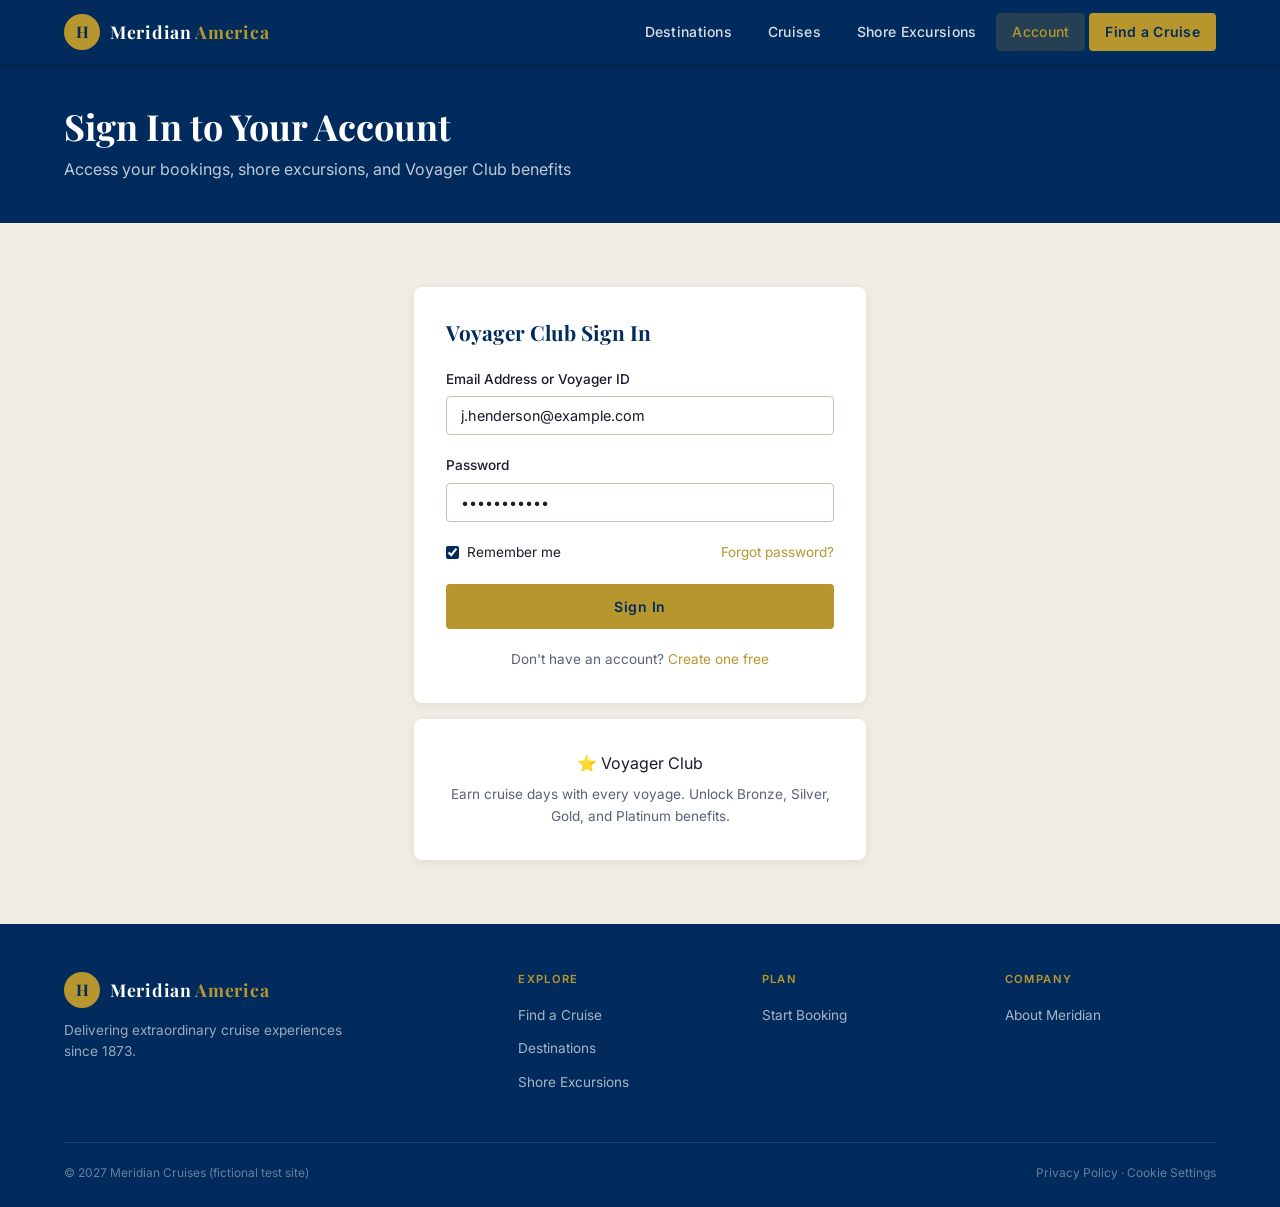
==== account.html @ 0e515a73 "Meridian Cruises test site (AppMeasurement implementation)" ====
<!DOCTYPE html>
<html lang="en">
<head>
  <meta charset="UTF-8">
  <meta name="viewport" content="width=device-width, initial-scale=1.0">
  <title>My Account — Voyager Club | Meridian Cruises Fictional Test Site</title>
  <link rel="stylesheet" href="_shared/styles.css">
  <!-- Adobe Launch — _satellite not present in test env -->
  <script src="_shared/launch-stub.js"></script>
  <script src="_shared/am-config.js"></script>
</head>
<body>

  <!-- Navigation -->
  <nav class="site-nav">
    <div class="nav-inner">
      <a href="index.html" class="nav-logo">
        <div class="nav-logo-mark">H</div>
        <span class="nav-logo-text">Meridian <span>America</span></span>
      </a>
      <ul class="nav-links">
        <li><a href="destination.html">Destinations</a></li>
        <li><a href="cruises.html">Cruises</a></li>
        <li><a href="shore-excursions.html">Shore Excursions</a></li>
        <li><a href="account.html" class="active">Account</a></li>
        <li><a href="cruises.html" class="nav-cta">Find a Cruise</a></li>
      </ul>
    </div>
  </nav>

  <main>
    <!-- Login Form (shown when logged out) -->
    <div id="login-view">
      <div class="page-header">
        <div class="container">
          <h1>Sign In to Your Account</h1>
          <p>Access your bookings, shore excursions, and Voyager Club benefits</p>
        </div>
      </div>

      <section class="section section-sand">
        <div class="container" style="max-width:500px;">
          <div class="booking-form-card">
            <h2 style="font-family:'Playfair Display',serif;font-size:1.3rem;color:#002B5C;margin-bottom:24px;">Voyager Club Sign In</h2>

            <div class="form-group">
              <label class="form-label">Email Address or Voyager ID</label>
              <input type="text" class="form-control" id="login-email" value="j.henderson@example.com" placeholder="Email or Voyager Club number">
            </div>

            <div class="form-group">
              <label class="form-label">Password</label>
              <input type="password" class="form-control" id="login-password" value="Password123" placeholder="Enter your password">
            </div>

            <div style="display:flex;justify-content:space-between;align-items:center;margin-bottom:20px;">
              <label style="display:flex;align-items:center;gap:8px;font-size:0.85rem;cursor:pointer;">
                <input type="checkbox" checked style="accent-color:#002B5C;">
                Remember me
              </label>
              <a href="#" class="text-sm" style="color:#B8962E;">Forgot password?</a>
            </div>

            <button class="btn btn-primary btn-full" id="login-btn" onclick="doLogin()">Sign In</button>

            <div style="text-align:center;margin-top:20px;">
              <p class="text-sm text-muted">Don't have an account? <a href="#" style="color:#B8962E;">Create one free</a></p>
            </div>
          </div>

          <div class="booking-form-card" style="margin-top:16px;text-align:center;">
            <div class="voyager-badge" style="display:inline-flex;margin:0 auto 8px;">⭐ Voyager Club</div>
            <p class="text-sm text-muted">Earn cruise days with every voyage. Unlock Bronze, Silver, Gold, and Platinum benefits.</p>
          </div>
        </div>
      </section>
    </div>

    <!-- Dashboard (shown after login) -->
    <div id="dashboard-view" style="display:none;">
      <div class="page-header">
        <div class="container">
          <div style="display:flex;align-items:center;gap:16px;flex-wrap:wrap;">
            <div style="width:60px;height:60px;background:#B8962E;border-radius:50%;display:flex;align-items:center;justify-content:center;font-family:'Playfair Display',serif;font-size:1.5rem;color:#002B5C;font-weight:700;flex-shrink:0;">J</div>
            <div>
              <div class="voyager-badge" style="margin-bottom:4px;">⭐ Voyager Gold</div>
              <h1>Welcome back, James</h1>
              <p>Voyager ID: VOYAGER-839201 · Gold Member since 2021</p>
            </div>
          </div>
        </div>
      </div>

      <section class="section section-sand">
        <div class="container">
          <div style="display:grid;grid-template-columns:1fr 1fr;gap:24px;margin-bottom:32px;">

            <!-- Upcoming Voyages -->
            <div class="dashboard-card">
              <h3>Upcoming Voyages</h3>
              <div style="padding:16px;background:#F2EDE4;border-radius:6px;margin-bottom:12px;">
                <div class="flex-between" style="margin-bottom:4px;">
                  <p style="font-weight:600;font-size:0.9rem;color:#002B5C;">Alaska 7-Night Inside Passage</p>
                  <span style="font-size:0.7rem;background:rgba(184,150,46,0.15);color:#B8962E;padding:2px 8px;border-radius:10px;font-weight:600;">CONFIRMED</span>
                </div>
                <p class="text-xs text-muted">Booking MC-2027-08921</p>
                <!-- intentional: eVar30 only set on this page (login-wall variable) -->
                <!-- Migration scanner will flag eVar30 as "seen in rule code only — requires authenticated session" -->
                <p class="text-xs text-muted" id="departure-date-display" style="margin-top:4px;">Departure: May 14, 2027 · ms Meridian Aurora · Verandah</p>
                <div style="display:flex;gap:8px;margin-top:12px;">
                  <a href="booking-confirmation.html" class="btn btn-outline btn-sm">View Booking</a>
                  <a href="shore-excursions.html" class="btn btn-outline btn-sm">Add Excursions</a>
                </div>
              </div>
              <div style="padding:16px;background:#F2EDE4;border-radius:6px;">
                <p style="font-weight:600;font-size:0.9rem;color:#002B5C;margin-bottom:4px;">Mediterranean 14-Night</p>
                <p class="text-xs text-muted">Booking Meridian-2026-44217 · September 2026 · ms Meridian Solstice</p>
                <p style="font-size:0.75rem;color:#B8962E;margin-top:4px;font-weight:500;">Completed ✓</p>
              </div>
            </div>

            <!-- Voyager Benefits -->
            <div class="dashboard-card">
              <h3>Voyager Club — Gold Tier</h3>
              <div style="background:linear-gradient(135deg,#B8962E 0%,#d4a832 100%);border-radius:8px;padding:20px;color:#002B5C;margin-bottom:16px;text-align:center;">
                <p style="font-size:0.7rem;font-weight:600;letter-spacing:0.1em;text-transform:uppercase;margin-bottom:4px;">Voyager Cruise Days</p>
                <p style="font-size:2.5rem;font-weight:700;line-height:1;">350</p>
                <p style="font-size:0.75rem;margin-top:4px;">Gold: 200–499 days · Next tier: Platinum at 500</p>
              </div>
              <div style="display:flex;flex-direction:column;gap:8px;">
                <div class="flex-between" style="font-size:0.85rem;">
                  <span>Priority boarding</span>
                  <span style="color:#B8962E;font-weight:600;">✓ Active</span>
                </div>
                <div class="flex-between" style="font-size:0.85rem;">
                  <span>10% shore excursion discount</span>
                  <span style="color:#B8962E;font-weight:600;">✓ Active</span>
                </div>
                <div class="flex-between" style="font-size:0.85rem;">
                  <span>Complimentary dinner (1× per cruise)</span>
                  <span style="color:#B8962E;font-weight:600;">✓ Active</span>
                </div>
                <div class="flex-between" style="font-size:0.85rem;color:#8a8070;">
                  <span>Neptune Lounge access</span>
                  <span>Platinum only</span>
                </div>
              </div>
            </div>

          </div>

          <!-- Account Settings -->
          <div class="dashboard-card">
            <h3>Profile &amp; Preferences</h3>
            <div class="form-row">
              <div class="form-group">
                <label class="form-label">First Name</label>
                <input type="text" class="form-control" value="James">
              </div>
              <div class="form-group">
                <label class="form-label">Last Name</label>
                <input type="text" class="form-control" value="Henderson">
              </div>
            </div>
            <div class="form-row">
              <div class="form-group">
                <label class="form-label">Email Address</label>
                <input type="email" class="form-control" value="j.henderson@example.com">
              </div>
              <div class="form-group">
                <label class="form-label">Phone</label>
                <input type="tel" class="form-control" value="+1 206 555 0187">
              </div>
            </div>
            <div class="form-group">
              <label class="form-label">Dietary Preference</label>
              <select class="form-select">
                <option selected>No special requirements</option>
                <option>Vegetarian</option>
                <option>Gluten-free</option>
              </select>
            </div>
            <button class="btn btn-primary" onclick="alert('Profile saved (test site — no backend)')">Save Changes</button>
            <button class="btn btn-outline" style="margin-left:12px;" onclick="doLogout()">Sign Out</button>
          </div>

        </div>
      </section>
    </div>
  </main>

  <!-- Footer -->
  <footer class="site-footer">
    <div class="container">
      <div class="footer-grid">
        <div class="footer-brand">
          <div class="nav-logo">
            <div class="nav-logo-mark">H</div>
            <span class="nav-logo-text">Meridian <span>America</span></span>
          </div>
          <p>Delivering extraordinary cruise experiences since 1873.</p>
        </div>
        <div class="footer-col">
          <h4>Explore</h4>
          <ul>
            <li><a href="cruises.html">Find a Cruise</a></li>
            <li><a href="destination.html">Destinations</a></li>
            <li><a href="shore-excursions.html">Shore Excursions</a></li>
          </ul>
        </div>
        <div class="footer-col">
          <h4>Plan</h4>
          <ul>
            <li><a href="book-step1.html">Start Booking</a></li>
          </ul>
        </div>
        <div class="footer-col">
          <h4>Company</h4>
          <ul>
            <li><a href="#">About Meridian</a></li>
          </ul>
        </div>
      </div>
      <div class="footer-bottom">
        <span>© 2027 Meridian Cruises (fictional test site)</span>
        <span>Privacy Policy · Cookie Settings</span>
      </div>
    </div>
  </footer>

  <script>
    function doLogin() {
      document.getElementById('login-view').style.display = 'none';
      document.getElementById('dashboard-view').style.display = 'block';

      // intentional: trackLogin fires only after authentication (login-wall)
      // eVar15 = "Gold" (Voyager tier — low cardinality, eVar→prop candidate)
      // visitorID set directly (legacy approach — migration note)
      if (typeof trackLogin === 'function') {
        trackLogin('VOYAGER-839201', 'Gold');
      }

      // intentional: eVar30 = departure date — ONLY visible post-login (login-wall variable)
      // Migration scanner cannot see this during unauthenticated crawl.
      // This is the key "unverified — seen in rule code only" test case.
      if (typeof _mcs !== 'undefined') {
        _mcs.eVar30 = "2027-05-14"; // intentional: departure date — login-wall, only fires after authentication
        _mcs.t();
      }
    }

    function doLogout() {
      document.getElementById('login-view').style.display = 'block';
      document.getElementById('dashboard-view').style.display = 'none';
    }

    document.addEventListener('DOMContentLoaded', function() {
      // Page view fires for the login page (pre-authentication state)
      // eVar30 is NOT set here — only set inside doLogin() after authentication
      if (typeof _mcs !== 'undefined') {
        _mcs.prop3 = "Account";
        _mcs.t();
      }
    });
  </script>

</body>
</html>
---- _shared/styles.css ----
/* HAL Replica — Shared Styles
   Colors: Navy #002B5C | Gold #B8962E | Sand #F2EDE4 | White #FFFFFF | Dark #1A1A2E
   Fonts: Playfair Display (headings) + Inter (body) via Google Fonts
*/

@import url('https://fonts.googleapis.com/css2?family=Playfair+Display:wght@400;600;700&family=Inter:wght@300;400;500;600&display=swap');

/* ── Reset & Base ─────────────────────────────────────── */
*, *::before, *::after { box-sizing: border-box; margin: 0; padding: 0; }

html { font-size: 16px; scroll-behavior: smooth; }

body {
  font-family: 'Inter', sans-serif;
  font-weight: 400;
  color: #1A1A2E;
  background-color: #F2EDE4;
  line-height: 1.6;
  min-height: 100vh;
  display: flex;
  flex-direction: column;
}

h1, h2, h3, h4, h5 {
  font-family: 'Playfair Display', serif;
  line-height: 1.25;
}

a { color: #002B5C; text-decoration: none; }
a:hover { color: #B8962E; }

img { max-width: 100%; display: block; }

/* ── Layout ───────────────────────────────────────────── */
.container {
  max-width: 1200px;
  margin: 0 auto;
  padding: 0 24px;
}

main { flex: 1; }

/* ── Navigation ───────────────────────────────────────── */
.site-nav {
  background-color: #002B5C;
  padding: 0;
  position: sticky;
  top: 0;
  z-index: 100;
  box-shadow: 0 2px 8px rgba(0,0,0,0.25);
}

.nav-inner {
  display: flex;
  align-items: center;
  justify-content: space-between;
  height: 64px;
  max-width: 1200px;
  margin: 0 auto;
  padding: 0 24px;
}

.nav-logo {
  display: flex;
  align-items: center;
  gap: 10px;
  text-decoration: none;
}

.nav-logo-mark {
  width: 36px;
  height: 36px;
  background: #B8962E;
  border-radius: 50%;
  display: flex;
  align-items: center;
  justify-content: center;
  font-family: 'Playfair Display', serif;
  font-size: 1rem;
  font-weight: 700;
  color: #002B5C;
}

.nav-logo-text {
  font-family: 'Playfair Display', serif;
  font-size: 1.1rem;
  font-weight: 700;
  color: #FFFFFF;
  letter-spacing: 0.04em;
}

.nav-logo-text span {
  color: #B8962E;
}

.nav-links {
  display: flex;
  list-style: none;
  gap: 4px;
}

.nav-links a {
  display: block;
  padding: 8px 16px;
  color: rgba(255,255,255,0.85);
  font-size: 0.875rem;
  font-weight: 500;
  letter-spacing: 0.02em;
  border-radius: 4px;
  transition: background 0.15s, color 0.15s;
  text-decoration: none;
}

.nav-links a:hover,
.nav-links a.active {
  background: rgba(184,150,46,0.2);
  color: #B8962E;
}

.nav-cta {
  background: #B8962E !important;
  color: #002B5C !important;
  font-weight: 600 !important;
  border-radius: 4px;
}

.nav-cta:hover {
  background: #d4a832 !important;
  color: #002B5C !important;
}

/* ── Hero Section ─────────────────────────────────────── */
.hero {
  background: linear-gradient(135deg, #002B5C 0%, #003d82 60%, #004599 100%);
  color: #FFFFFF;
  padding: 80px 24px;
  text-align: center;
  position: relative;
  overflow: hidden;
}

.hero::before {
  content: '';
  position: absolute;
  inset: 0;
  background: url('https://placehold.co/1440x500/002B5C/002B5C') center/cover no-repeat;
  opacity: 0.08;
}

.hero-content { position: relative; max-width: 700px; margin: 0 auto; }

.hero h1 {
  font-size: clamp(2rem, 5vw, 3rem);
  margin-bottom: 16px;
  color: #FFFFFF;
}

.hero p {
  font-size: 1.125rem;
  color: rgba(255,255,255,0.85);
  margin-bottom: 32px;
}

.hero-eyebrow {
  font-size: 0.75rem;
  font-weight: 600;
  letter-spacing: 0.15em;
  text-transform: uppercase;
  color: #B8962E;
  margin-bottom: 12px;
}

/* ── Buttons ──────────────────────────────────────────── */
.btn {
  display: inline-block;
  padding: 12px 28px;
  border-radius: 4px;
  font-size: 0.875rem;
  font-weight: 600;
  letter-spacing: 0.04em;
  cursor: pointer;
  transition: background 0.2s, transform 0.1s, box-shadow 0.2s;
  border: 2px solid transparent;
  text-decoration: none;
  font-family: 'Inter', sans-serif;
}

.btn:active { transform: translateY(1px); }

.btn-primary {
  background: #B8962E;
  color: #002B5C;
  border-color: #B8962E;
}

.btn-primary:hover {
  background: #d4a832;
  border-color: #d4a832;
  color: #002B5C;
  box-shadow: 0 4px 16px rgba(184,150,46,0.4);
}

.btn-secondary {
  background: transparent;
  color: #FFFFFF;
  border-color: rgba(255,255,255,0.5);
}

.btn-secondary:hover {
  background: rgba(255,255,255,0.1);
  border-color: #FFFFFF;
  color: #FFFFFF;
}

.btn-outline {
  background: transparent;
  color: #002B5C;
  border-color: #002B5C;
}

.btn-outline:hover {
  background: #002B5C;
  color: #FFFFFF;
}

.btn-sm { padding: 8px 18px; font-size: 0.8rem; }

.btn-full { width: 100%; text-align: center; }

/* ── Section Styles ───────────────────────────────────── */
.section { padding: 64px 0; }
.section-light { background: #FFFFFF; }
.section-sand { background: #F2EDE4; }
.section-navy { background: #002B5C; color: #FFFFFF; }

.section-header {
  text-align: center;
  margin-bottom: 48px;
}

.section-header h2 {
  font-size: clamp(1.5rem, 3vw, 2.25rem);
  color: #002B5C;
  margin-bottom: 12px;
}

.section-navy .section-header h2 { color: #FFFFFF; }

.section-header p {
  color: #5a6278;
  max-width: 540px;
  margin: 0 auto;
}

.section-navy .section-header p { color: rgba(255,255,255,0.75); }

.section-divider {
  width: 48px;
  height: 3px;
  background: #B8962E;
  margin: 16px auto 0;
}

/* ── Cruise Cards ─────────────────────────────────────── */
.cards-grid {
  display: grid;
  grid-template-columns: repeat(auto-fill, minmax(320px, 1fr));
  gap: 24px;
}

.cruise-card {
  background: #FFFFFF;
  border-radius: 8px;
  overflow: hidden;
  box-shadow: 0 2px 12px rgba(0,0,0,0.08);
  transition: transform 0.2s, box-shadow 0.2s;
}

.cruise-card:hover {
  transform: translateY(-4px);
  box-shadow: 0 8px 28px rgba(0,43,92,0.15);
}

.cruise-card-img {
  width: 100%;
  height: 200px;
  object-fit: cover;
  background: #002B5C;
}

.cruise-card-img-placeholder {
  width: 100%;
  height: 200px;
  background: linear-gradient(135deg, #002B5C 0%, #003d82 100%);
  display: flex;
  align-items: center;
  justify-content: center;
  color: #B8962E;
  font-family: 'Playfair Display', serif;
  font-size: 1.25rem;
  font-style: italic;
}

.cruise-card-body {
  padding: 20px;
}

.cruise-card-tag {
  display: inline-block;
  font-size: 0.7rem;
  font-weight: 600;
  letter-spacing: 0.1em;
  text-transform: uppercase;
  color: #B8962E;
  background: rgba(184,150,46,0.12);
  padding: 3px 8px;
  border-radius: 2px;
  margin-bottom: 8px;
}

.cruise-card-title {
  font-family: 'Playfair Display', serif;
  font-size: 1.1rem;
  color: #002B5C;
  margin-bottom: 6px;
}

.cruise-card-meta {
  font-size: 0.8rem;
  color: #5a6278;
  margin-bottom: 12px;
}

.cruise-card-price {
  display: flex;
  align-items: baseline;
  gap: 4px;
  margin-bottom: 16px;
}

.price-from { font-size: 0.75rem; color: #5a6278; }

/* This class is intentionally placed on cabin price elements for DOM scraping tests */
.cabin-price {
  font-size: 1.5rem;
  font-weight: 700;
  color: #B8962E;
  font-family: 'Inter', sans-serif;
}

/* ── Booking Funnel Step Indicator ────────────────────── */
.funnel-steps {
  background: #FFFFFF;
  border-bottom: 1px solid #e8e0d4;
  padding: 16px 0;
}

.funnel-steps-inner {
  display: flex;
  align-items: center;
  justify-content: center;
  gap: 0;
  max-width: 700px;
  margin: 0 auto;
  padding: 0 24px;
}

.funnel-step {
  display: flex;
  align-items: center;
  flex: 1;
}

.funnel-step-bubble {
  width: 32px;
  height: 32px;
  border-radius: 50%;
  display: flex;
  align-items: center;
  justify-content: center;
  font-size: 0.8rem;
  font-weight: 600;
  border: 2px solid #c8bfad;
  background: #FFFFFF;
  color: #8a8070;
  flex-shrink: 0;
  transition: all 0.2s;
}

.funnel-step.active .funnel-step-bubble {
  background: #002B5C;
  border-color: #002B5C;
  color: #FFFFFF;
}

.funnel-step.done .funnel-step-bubble {
  background: #B8962E;
  border-color: #B8962E;
  color: #FFFFFF;
}

.funnel-step-label {
  font-size: 0.75rem;
  font-weight: 500;
  color: #8a8070;
  margin-left: 8px;
  white-space: nowrap;
}

.funnel-step.active .funnel-step-label { color: #002B5C; font-weight: 600; }
.funnel-step.done .funnel-step-label { color: #B8962E; }

.funnel-connector {
  flex: 1;
  height: 2px;
  background: #c8bfad;
  margin: 0 8px;
}

.funnel-connector.done { background: #B8962E; }

/* ── Form Styles ──────────────────────────────────────── */
.form-group { margin-bottom: 20px; }

.form-label {
  display: block;
  font-size: 0.85rem;
  font-weight: 500;
  color: #1A1A2E;
  margin-bottom: 6px;
}

.form-control {
  width: 100%;
  padding: 10px 14px;
  border: 1.5px solid #c8bfad;
  border-radius: 4px;
  font-family: 'Inter', sans-serif;
  font-size: 0.9rem;
  color: #1A1A2E;
  background: #FFFFFF;
  transition: border-color 0.15s;
}

.form-control:focus {
  outline: none;
  border-color: #002B5C;
  box-shadow: 0 0 0 3px rgba(0,43,92,0.1);
}

.form-row {
  display: grid;
  grid-template-columns: 1fr 1fr;
  gap: 16px;
}

.form-select {
  width: 100%;
  padding: 10px 14px;
  border: 1.5px solid #c8bfad;
  border-radius: 4px;
  font-family: 'Inter', sans-serif;
  font-size: 0.9rem;
  background: #FFFFFF;
  appearance: none;
  background-image: url("data:image/svg+xml,%3Csvg xmlns='http://www.w3.org/2000/svg' width='12' height='8' viewBox='0 0 12 8'%3E%3Cpath d='M1 1l5 5 5-5' stroke='%23002B5C' stroke-width='2' fill='none'/%3E%3C/svg%3E");
  background-repeat: no-repeat;
  background-position: right 14px center;
  cursor: pointer;
}

.form-select:focus { outline: none; border-color: #002B5C; }

/* ── Booking Form Container ───────────────────────────── */
.booking-layout {
  display: grid;
  grid-template-columns: 1fr 340px;
  gap: 32px;
  align-items: start;
}

.booking-form-card {
  background: #FFFFFF;
  border-radius: 8px;
  padding: 32px;
  box-shadow: 0 2px 12px rgba(0,0,0,0.08);
}

.booking-summary-card {
  background: #002B5C;
  border-radius: 8px;
  padding: 24px;
  color: #FFFFFF;
  position: sticky;
  top: 80px;
}

.booking-summary-title {
  font-family: 'Playfair Display', serif;
  font-size: 1rem;
  color: #B8962E;
  margin-bottom: 16px;
  padding-bottom: 12px;
  border-bottom: 1px solid rgba(255,255,255,0.15);
}

.booking-summary-row {
  display: flex;
  justify-content: space-between;
  font-size: 0.85rem;
  margin-bottom: 10px;
  color: rgba(255,255,255,0.85);
}

.booking-summary-row.total {
  border-top: 1px solid rgba(255,255,255,0.15);
  padding-top: 12px;
  margin-top: 4px;
  font-weight: 600;
  color: #B8962E;
  font-size: 1rem;
}

/* ── Cabin Category Tabs ──────────────────────────────── */
.cabin-tabs {
  display: flex;
  gap: 8px;
  margin-bottom: 24px;
  flex-wrap: wrap;
}

.cabin-tab {
  padding: 8px 20px;
  border: 2px solid #c8bfad;
  border-radius: 4px;
  font-size: 0.85rem;
  font-weight: 500;
  cursor: pointer;
  background: #FFFFFF;
  color: #5a6278;
  transition: all 0.15s;
}

.cabin-tab:hover, .cabin-tab.active {
  border-color: #002B5C;
  background: #002B5C;
  color: #FFFFFF;
}

/* ── Itinerary / Port List ────────────────────────────── */
.itinerary-list { list-style: none; }

.itinerary-item {
  display: flex;
  gap: 16px;
  padding: 16px 0;
  border-bottom: 1px solid #e8e0d4;
  align-items: start;
}

.itinerary-day {
  width: 40px;
  height: 40px;
  border-radius: 50%;
  background: #002B5C;
  color: #FFFFFF;
  display: flex;
  align-items: center;
  justify-content: center;
  font-size: 0.75rem;
  font-weight: 600;
  flex-shrink: 0;
}

.itinerary-port { font-weight: 500; color: #002B5C; }
.itinerary-desc { font-size: 0.85rem; color: #5a6278; margin-top: 2px; }

/* ── Excursion Cards ──────────────────────────────────── */
.excursion-card {
  background: #FFFFFF;
  border-radius: 8px;
  display: flex;
  gap: 20px;
  padding: 20px;
  box-shadow: 0 2px 12px rgba(0,0,0,0.07);
  margin-bottom: 16px;
  align-items: start;
}

.excursion-img-placeholder {
  width: 100px;
  height: 80px;
  background: linear-gradient(135deg, #002B5C 0%, #003d82 100%);
  border-radius: 6px;
  flex-shrink: 0;
  display: flex;
  align-items: center;
  justify-content: center;
  color: #B8962E;
  font-size: 1.5rem;
}

.excursion-body { flex: 1; }
.excursion-title { font-weight: 600; color: #002B5C; margin-bottom: 4px; }
.excursion-meta { font-size: 0.8rem; color: #5a6278; margin-bottom: 8px; }
.excursion-price { font-weight: 700; color: #B8962E; margin-bottom: 12px; }

/* ── Mariner Dashboard ────────────────────────────────── */
.mariner-badge {
  display: inline-flex;
  align-items: center;
  gap: 8px;
  background: linear-gradient(135deg, #B8962E 0%, #d4a832 100%);
  color: #002B5C;
  padding: 6px 16px;
  border-radius: 20px;
  font-size: 0.85rem;
  font-weight: 700;
  letter-spacing: 0.05em;
  margin-bottom: 12px;
}

.dashboard-card {
  background: #FFFFFF;
  border-radius: 8px;
  padding: 24px;
  box-shadow: 0 2px 12px rgba(0,0,0,0.07);
  margin-bottom: 24px;
}

.dashboard-card h3 {
  font-family: 'Playfair Display', serif;
  font-size: 1.1rem;
  color: #002B5C;
  margin-bottom: 16px;
  padding-bottom: 12px;
  border-bottom: 1px solid #e8e0d4;
}

/* ── Filter Sidebar ───────────────────────────────────── */
.search-layout {
  display: grid;
  grid-template-columns: 260px 1fr;
  gap: 32px;
  align-items: start;
}

.filter-card {
  background: #FFFFFF;
  border-radius: 8px;
  padding: 24px;
  box-shadow: 0 2px 12px rgba(0,0,0,0.07);
  position: sticky;
  top: 80px;
}

.filter-title {
  font-size: 0.7rem;
  font-weight: 600;
  letter-spacing: 0.12em;
  text-transform: uppercase;
  color: #002B5C;
  margin-bottom: 16px;
}

.filter-group { margin-bottom: 24px; }

.filter-group label {
  font-size: 0.85rem;
  font-weight: 500;
  margin-bottom: 8px;
  display: block;
  color: #1A1A2E;
}

.filter-option {
  display: flex;
  align-items: center;
  gap: 8px;
  padding: 4px 0;
  font-size: 0.85rem;
  color: #5a6278;
  cursor: pointer;
}

.filter-option input[type="checkbox"] {
  accent-color: #002B5C;
  cursor: pointer;
}

/* ── Confirmation / Thank You ─────────────────────────── */
.confirm-hero {
  background: linear-gradient(135deg, #002B5C 0%, #003d82 100%);
  color: #FFFFFF;
  text-align: center;
  padding: 64px 24px;
}

.confirm-icon {
  width: 80px;
  height: 80px;
  background: #B8962E;
  border-radius: 50%;
  display: flex;
  align-items: center;
  justify-content: center;
  font-size: 2rem;
  margin: 0 auto 24px;
}

.confirm-booking-id {
  font-size: 0.85rem;
  background: rgba(184,150,46,0.2);
  border: 1px solid rgba(184,150,46,0.4);
  color: #B8962E;
  display: inline-block;
  padding: 6px 20px;
  border-radius: 20px;
  letter-spacing: 0.1em;
  margin-top: 12px;
}

/* ── Consent Banner ───────────────────────────────────── */
#onetrust-banner-sdk {
  position: fixed;
  bottom: 0;
  left: 0;
  right: 0;
  background: #002B5C;
  color: #FFFFFF;
  padding: 20px 32px;
  display: flex;
  align-items: center;
  justify-content: space-between;
  gap: 24px;
  z-index: 9999;
  box-shadow: 0 -4px 20px rgba(0,0,0,0.3);
}

#onetrust-banner-sdk p {
  font-size: 0.85rem;
  color: rgba(255,255,255,0.85);
  max-width: 700px;
}

#onetrust-banner-sdk a { color: #B8962E; }

.cookie-btns { display: flex; gap: 12px; flex-shrink: 0; }

#onetrust-accept-btn-handler {
  background: #B8962E;
  color: #002B5C;
  border: none;
  padding: 10px 20px;
  border-radius: 4px;
  font-weight: 600;
  font-size: 0.85rem;
  cursor: pointer;
  font-family: 'Inter', sans-serif;
}

#onetrust-reject-all-handler {
  background: transparent;
  color: rgba(255,255,255,0.7);
  border: 1px solid rgba(255,255,255,0.3);
  padding: 10px 20px;
  border-radius: 4px;
  font-size: 0.85rem;
  cursor: pointer;
  font-family: 'Inter', sans-serif;
}

/* ── Footer ───────────────────────────────────────────── */
.site-footer {
  background: #002B5C;
  color: rgba(255,255,255,0.75);
  padding: 48px 0 24px;
  margin-top: auto;
}

.footer-grid {
  display: grid;
  grid-template-columns: 2fr 1fr 1fr 1fr;
  gap: 32px;
  margin-bottom: 40px;
}

.footer-brand p {
  font-size: 0.85rem;
  color: rgba(255,255,255,0.6);
  margin-top: 12px;
  max-width: 280px;
}

.footer-col h4 {
  font-family: 'Inter', sans-serif;
  font-size: 0.7rem;
  font-weight: 600;
  letter-spacing: 0.12em;
  text-transform: uppercase;
  color: #B8962E;
  margin-bottom: 16px;
}

.footer-col ul { list-style: none; }

.footer-col li { margin-bottom: 8px; }

.footer-col a {
  font-size: 0.85rem;
  color: rgba(255,255,255,0.65);
  text-decoration: none;
  transition: color 0.15s;
}

.footer-col a:hover { color: #B8962E; }

.footer-bottom {
  border-top: 1px solid rgba(255,255,255,0.1);
  padding-top: 20px;
  display: flex;
  justify-content: space-between;
  align-items: center;
  font-size: 0.75rem;
  color: rgba(255,255,255,0.4);
}

/* ── Page Content Helpers ─────────────────────────────── */
.page-header {
  background: #002B5C;
  color: #FFFFFF;
  padding: 40px 0;
}

.page-header h1 {
  font-size: clamp(1.5rem, 3vw, 2.25rem);
  color: #FFFFFF;
}

.page-header p {
  color: rgba(255,255,255,0.75);
  margin-top: 8px;
}

.breadcrumb {
  font-size: 0.8rem;
  color: rgba(255,255,255,0.5);
  margin-bottom: 8px;
}

.breadcrumb a { color: rgba(255,255,255,0.6); }
.breadcrumb a:hover { color: #B8962E; }
.breadcrumb span { color: rgba(255,255,255,0.4); margin: 0 6px; }

.info-badge {
  display: inline-flex;
  align-items: center;
  gap: 6px;
  background: rgba(255,255,255,0.1);
  color: rgba(255,255,255,0.8);
  padding: 4px 12px;
  border-radius: 20px;
  font-size: 0.75rem;
  margin-right: 8px;
  margin-top: 8px;
}

.highlight-box {
  background: rgba(184,150,46,0.1);
  border: 1px solid rgba(184,150,46,0.3);
  border-radius: 6px;
  padding: 16px 20px;
  margin-bottom: 20px;
}

.highlight-box p { font-size: 0.875rem; color: #5a6278; }
.highlight-box strong { color: #002B5C; }

/* ── Utilities ────────────────────────────────────────── */
.text-gold { color: #B8962E; }
.text-navy { color: #002B5C; }
.text-muted { color: #5a6278; }
.text-sm { font-size: 0.85rem; }
.text-xs { font-size: 0.75rem; }
.mt-1 { margin-top: 4px; }
.mt-2 { margin-top: 8px; }
.mt-3 { margin-top: 16px; }
.mt-4 { margin-top: 24px; }
.mt-6 { margin-top: 32px; }
.mb-1 { margin-bottom: 4px; }
.mb-2 { margin-bottom: 8px; }
.mb-3 { margin-bottom: 16px; }
.mb-4 { margin-bottom: 24px; }
.flex { display: flex; }
.flex-between { display: flex; justify-content: space-between; align-items: center; }
.gap-2 { gap: 8px; }
.gap-3 { gap: 16px; }

/* ── Responsive ───────────────────────────────────────── */
@media (max-width: 900px) {
  .booking-layout { grid-template-columns: 1fr; }
  .search-layout { grid-template-columns: 1fr; }
  .footer-grid { grid-template-columns: 1fr 1fr; }
}

@media (max-width: 640px) {
  .cards-grid { grid-template-columns: 1fr; }
  .form-row { grid-template-columns: 1fr; }
  .nav-links { display: none; }
  .footer-grid { grid-template-columns: 1fr; }
  #onetrust-banner-sdk { flex-direction: column; text-align: center; }
  .funnel-step-label { display: none; }
}
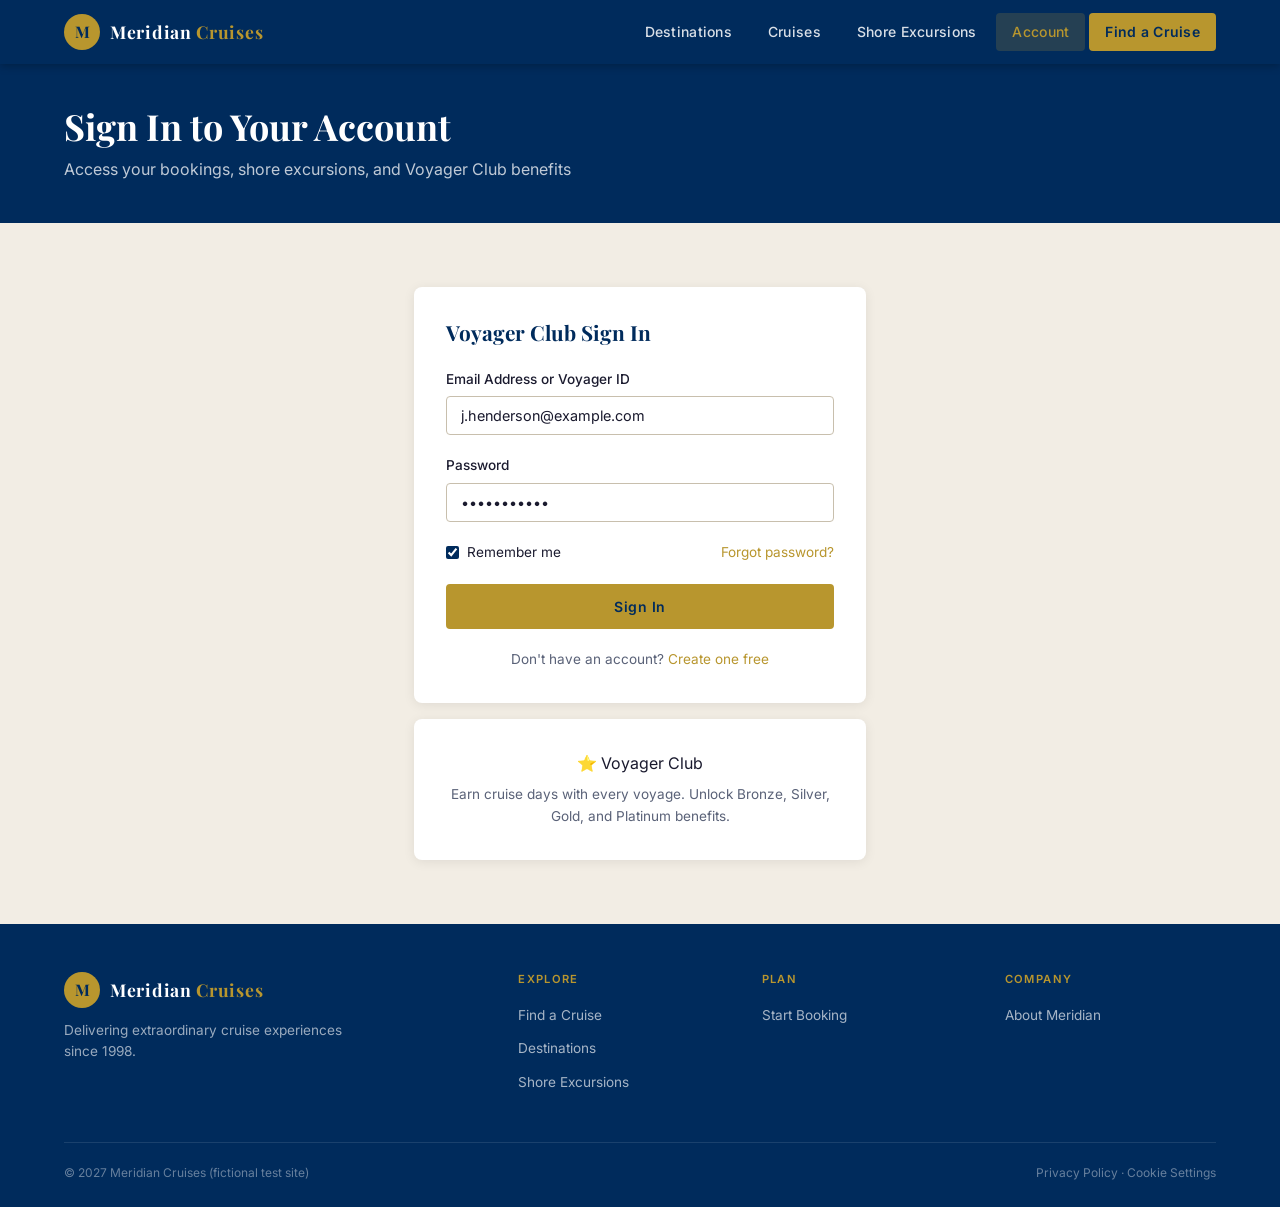
==== commit 054ec981: "Finish rebrand: logo, founding year, tagline" ====
--- a/account.html
+++ b/account.html
@@ -15,8 +15,8 @@
   <nav class="site-nav">
     <div class="nav-inner">
       <a href="index.html" class="nav-logo">
-        <div class="nav-logo-mark">H</div>
-        <span class="nav-logo-text">Meridian <span>America</span></span>
+        <div class="nav-logo-mark">M</div>
+        <span class="nav-logo-text">Meridian <span>Cruises</span></span>
       </a>
       <ul class="nav-links">
         <li><a href="destination.html">Destinations</a></li>
@@ -195,10 +195,10 @@
       <div class="footer-grid">
         <div class="footer-brand">
           <div class="nav-logo">
-            <div class="nav-logo-mark">H</div>
-            <span class="nav-logo-text">Meridian <span>America</span></span>
-          </div>
-          <p>Delivering extraordinary cruise experiences since 1873.</p>
+            <div class="nav-logo-mark">M</div>
+            <span class="nav-logo-text">Meridian <span>Cruises</span></span>
+          </div>
+          <p>Delivering extraordinary cruise experiences since 1998.</p>
         </div>
         <div class="footer-col">
           <h4>Explore</h4>
